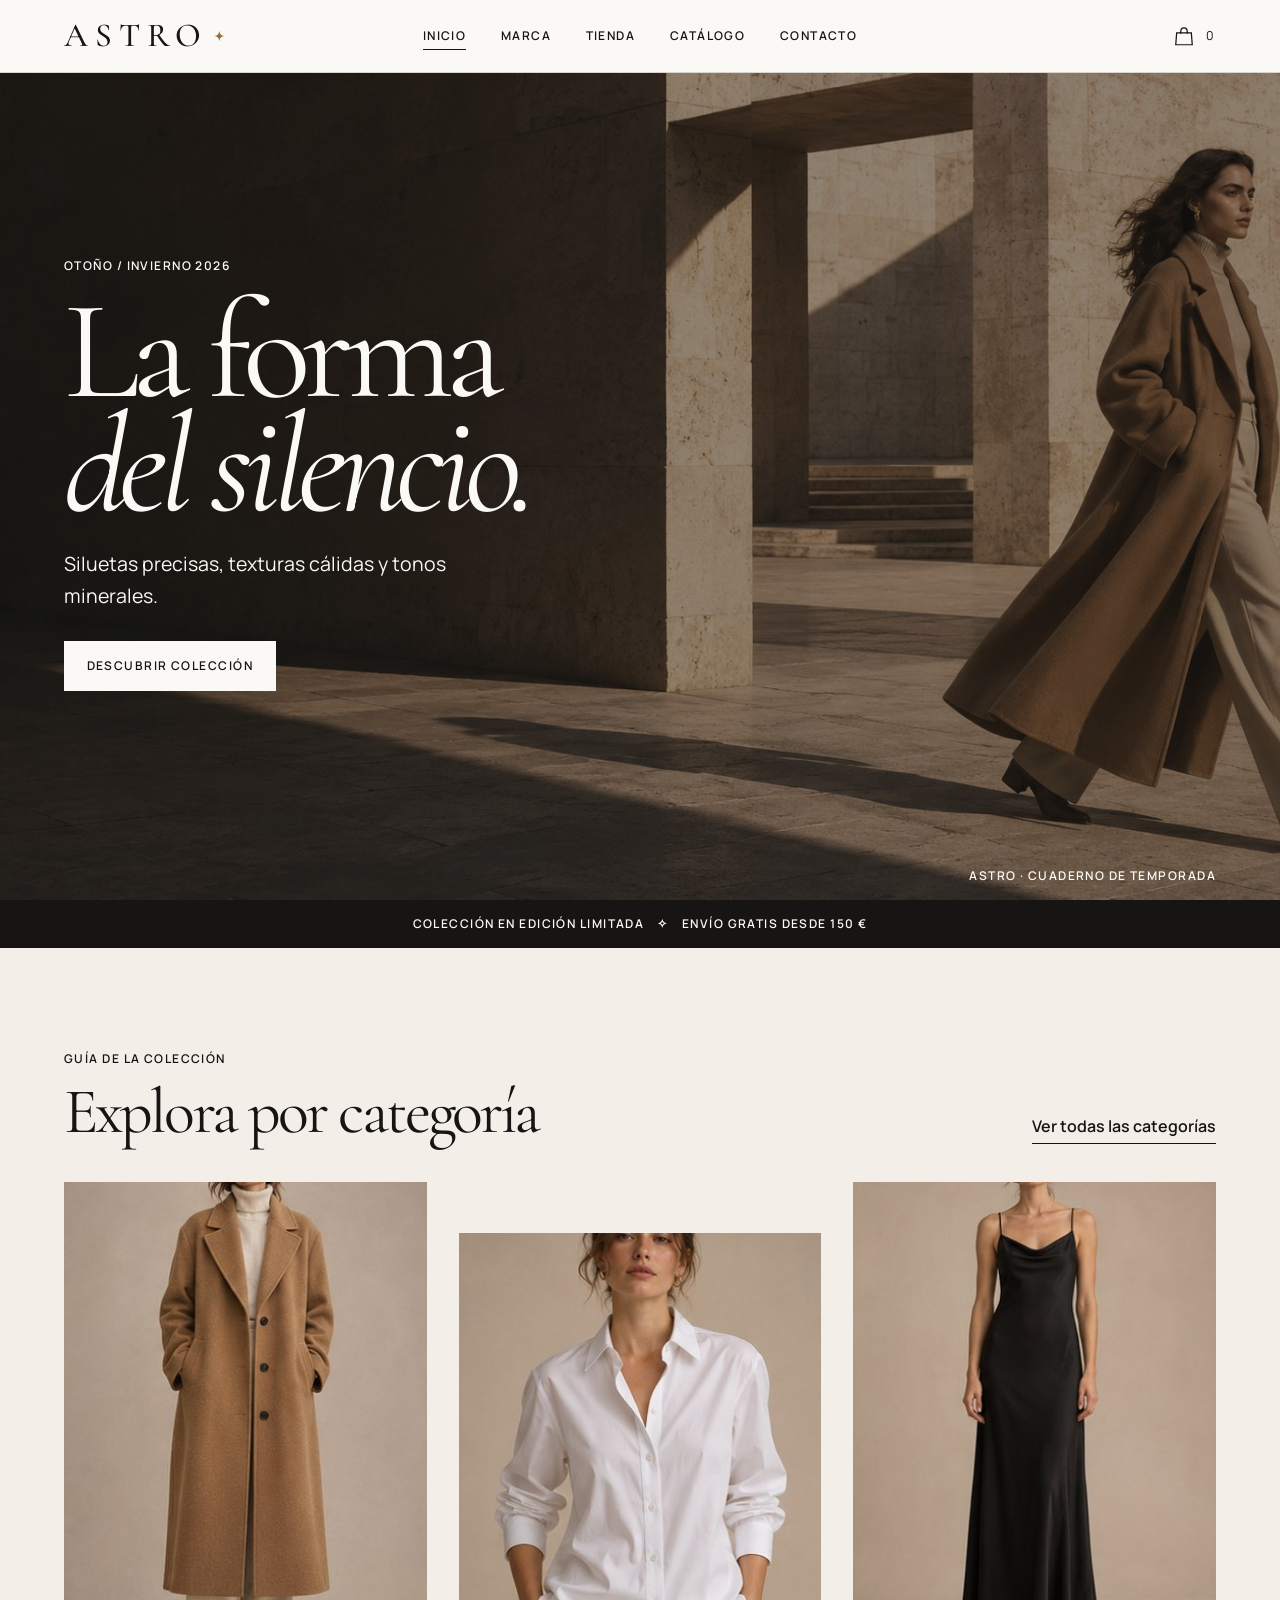
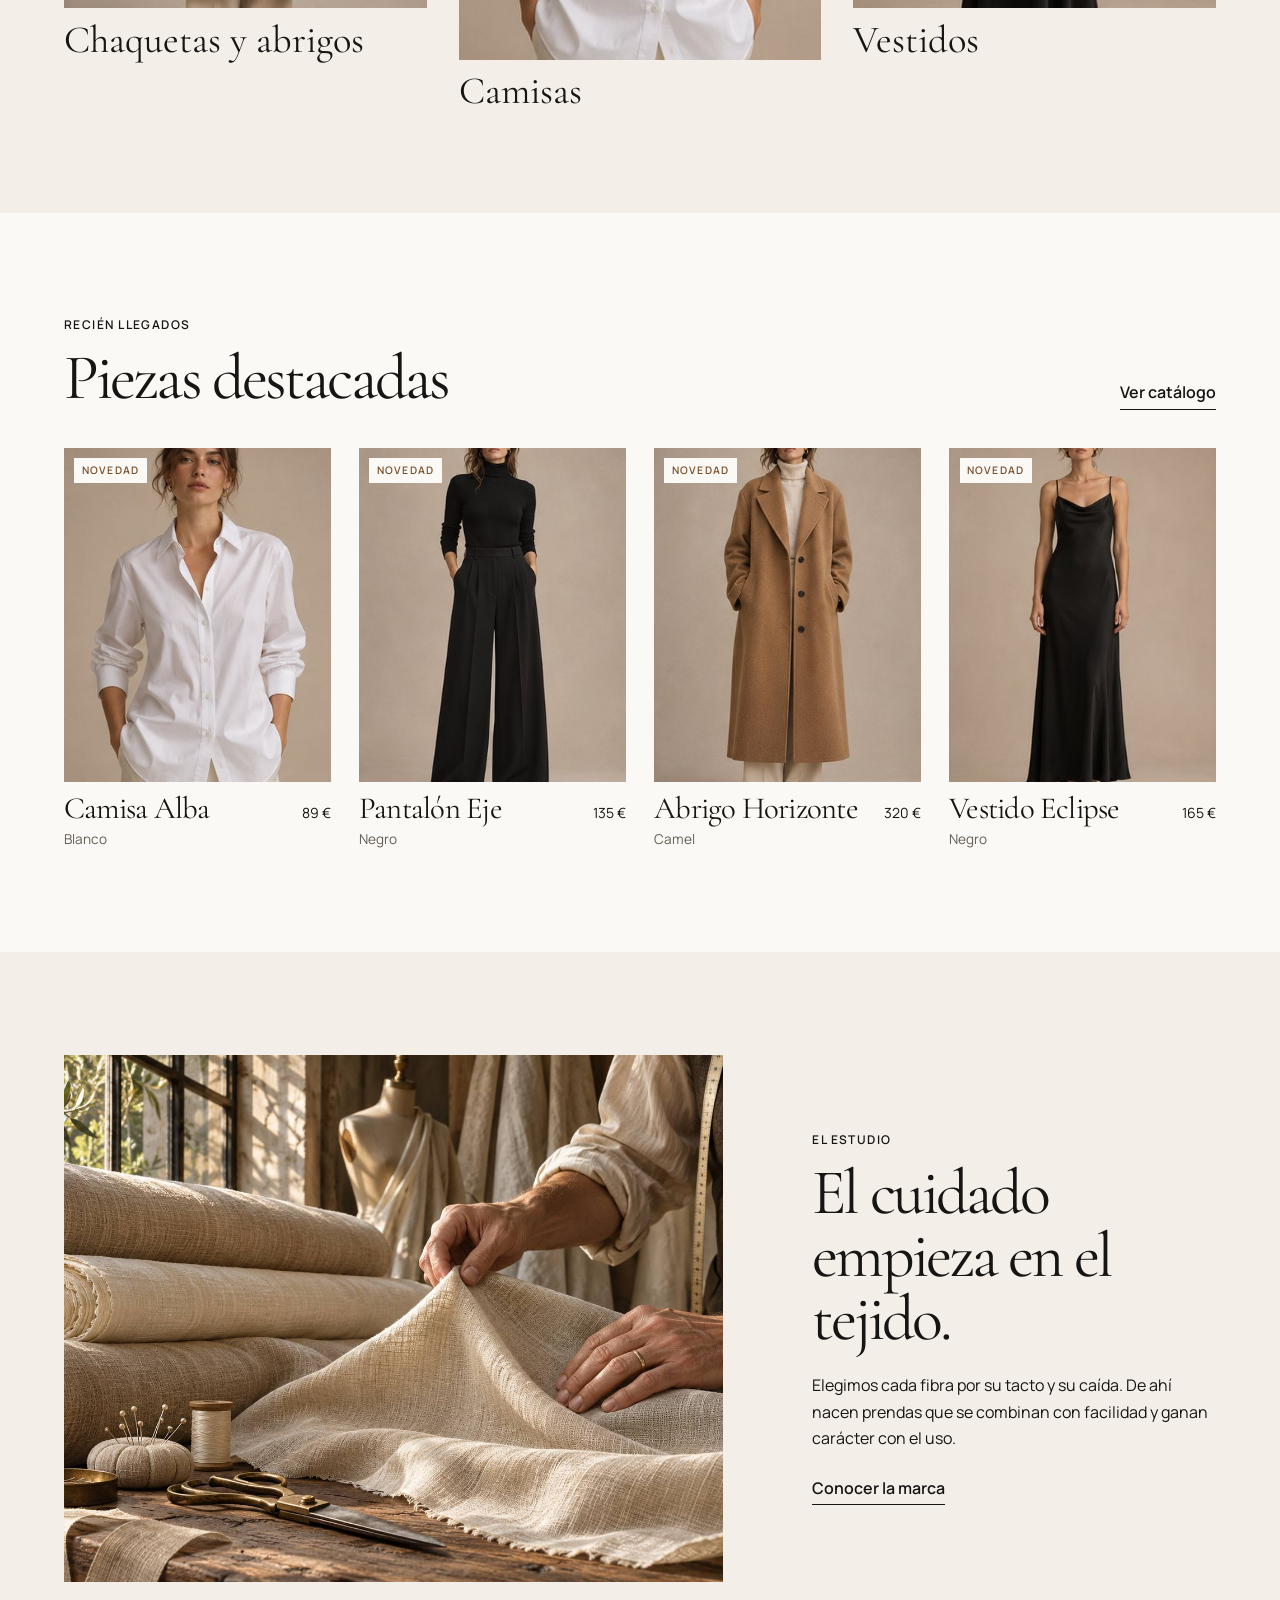
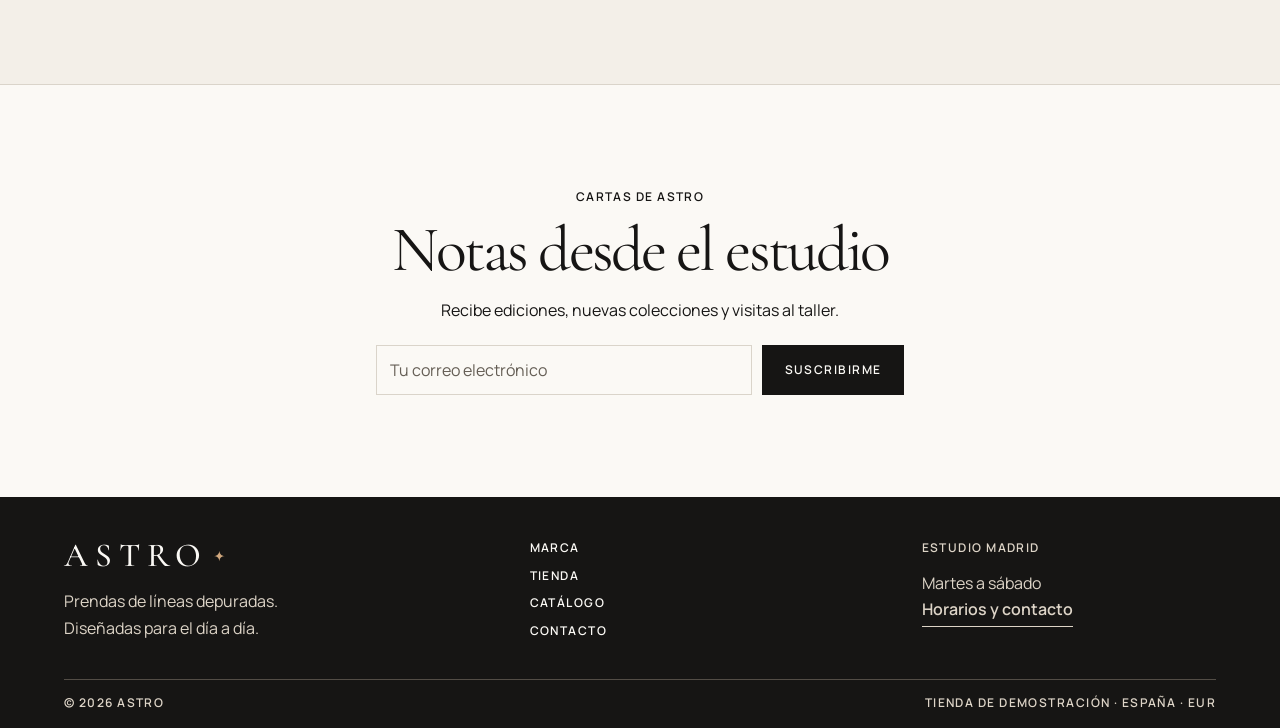
==== index.html @ d4039e8b "Primera versión del sitio ASTRO" ====
<!doctype html>
<html lang="es">
<head>
  <meta charset="utf-8">
  <meta name="viewport" content="width=device-width, initial-scale=1">
  <meta name="description" content="ASTRO, colección de prendas y accesorios de líneas depuradas.">
  <title>Inicio | ASTRO</title>
  <link rel="stylesheet" href="css/styles.css">
  <script defer src="js/products.js"></script>
  <script defer src="js/cart.js"></script>
  <script defer src="js/main.js"></script>
</head>
<body data-page="inicio">
  <a class="skip" href="#principal">Saltar al contenido</a>
  <header class="header" id="cabecera"></header>
  <main id="principal" tabindex="-1">
    <section class="hero">
      <img src="assets/img/hero.jpg" alt="Modelo con abrigo camel entre muros de piedra al sol" fetchpriority="high">
      <div class="hero-content wrap">
        <p class="label">Otoño / Invierno 2026</p>
        <h1>La forma<br><em>del silencio.</em></h1>
        <p>Siluetas precisas, texturas cálidas y tonos minerales.</p>
        <a class="button light" href="shop.html#coleccion">Descubrir colección</a>
      </div>
      <span class="hero-caption label">ASTRO · Cuaderno de temporada</span>
    </section>
    <div class="strip label">Colección en edición limitada <span aria-hidden="true">✧</span> Envío gratis desde 150 €</div>
    <section class="wrap section">
      <div class="section-head"><div><p class="label">Guía de la colección</p><h2>Explora por categoría</h2></div><a class="under" href="shop.html">Ver todas las categorías</a></div>
      <div class="category-grid home-categories" id="categorias"></div>
    </section>
    <section class="section paper"><div class="wrap">
      <div class="section-head"><div><p class="label">Recién llegados</p><h2>Piezas destacadas</h2></div><a class="under" href="catalogo.html">Ver catálogo</a></div>
      <div class="product-grid" id="destacados"></div>
    </div></section>
    <section class="wrap split section">
      <div class="frame"><img src="assets/img/atelier.jpg" alt="Manos junto a tejidos de lino en la mesa del taller" loading="lazy" decoding="async"></div>
      <div class="split-copy"><p class="label">El estudio</p><h2>El cuidado empieza en el tejido.</h2><p>Elegimos cada fibra por su tacto y su caída. De ahí nacen prendas que se combinan con facilidad y ganan carácter con el uso.</p><a class="under" href="marca.html">Conocer la marca</a></div>
    </section>
    <section class="newsletter paper section"><div class="wrap">
      <p class="label">Cartas de ASTRO</p><h2>Notas desde el estudio</h2><p>Recibe ediciones, nuevas colecciones y visitas al taller.</p>
      <form class="inline-form demo-form" data-success="Gracias. Has completado la suscripción de demostración."><label class="sr" for="boletin">Correo electrónico</label><input id="boletin" type="email" placeholder="Tu correo electrónico" required><button class="button">Suscribirme</button><p role="status" class="form-status"></p></form>
    </div></section>
  </main>
  <footer class="footer" id="pie"></footer>
</body>
</html>
---- css/styles.css ----
@import url('https://fonts.googleapis.com/css2?family=Cormorant+Garamond:ital,wght@0,300;0,400;0,500;1,400;1,500&family=Manrope:wght@400;500;600&display=swap');

:root {
  --bone: #F3EFE8;
  --paper: #FBF9F5;
  --ink: #161514;
  --stone: #8A847B;
  --line: #DAD4CA;
  --bronze: #9C6B3C;
  --muted: #655e55;
  --accent-text: #77502d;
  --serif: "Cormorant Garamond", Georgia, serif;
  --sans: "Manrope", Arial, sans-serif;
  --gutter: clamp(1.125rem, 5vw, 5.5rem);
  --header: 4.5rem;
}

*, *::before, *::after { box-sizing: border-box; }
[hidden] { display: none !important; }

html { scroll-padding-top: calc(var(--header) + 1rem); }
body {
  margin: 0;
  min-height: 100vh;
  display: flex;
  flex-direction: column;
  padding-top: var(--header);
  background: var(--bone);
  color: var(--ink);
  font: 400 1rem/1.65 var(--sans);
}
main { flex: 1; min-width: 0; }
main:focus { outline: none; }
img { display: block; width: 100%; }
svg { display: block; }
a { color: inherit; text-decoration: none; }
button, input, select, textarea { font: inherit; color: inherit; border-radius: 0; }
button { cursor: pointer; }
:focus-visible { outline: 2px solid var(--accent-text); outline-offset: 4px; }
h1, h2, h3, blockquote { margin: 0; font-family: var(--serif); font-weight: 400; line-height: .98; }
h1 { font-size: clamp(3.6rem, 8vw, 8.2rem); letter-spacing: -.055em; }
h2 { font-size: clamp(2.6rem, 5vw, 5.1rem); letter-spacing: -.045em; }
h3 { font-size: clamp(1.5rem, 2.4vw, 2.25rem); letter-spacing: -.025em; }
p { margin: 0 0 1rem; }
figure { margin: 0; }
address { font-style: normal; margin-bottom: 1rem; }

.wrap { width: min(100% - 2 * var(--gutter), 86rem); margin-inline: auto; }
.narrow { max-width: 50rem; }
.section { padding-block: clamp(3.4rem, 8vw, 8rem); }
.compact-top { padding-top: 0; }
.paper { background: var(--paper); }
.muted { color: var(--muted); }
.centered { text-align: center; }
.label, label, .button {
  font: 600 .75rem/1.45 var(--sans);
  text-transform: uppercase;
  letter-spacing: .12em;
}
.label { margin-bottom: .85rem; }
.skip, .sr {
  position: absolute;
  width: 1px;
  height: 1px;
  overflow: hidden;
  clip-path: inset(50%);
  white-space: nowrap;
}
.skip:focus { z-index: 20; top: .65rem; left: .65rem; width: auto; height: auto; clip-path: none; padding: .8rem; background: var(--paper); }
.under {
  width: fit-content;
  display: inline-block;
  padding: 0 0 .2rem;
  border: 0;
  border-bottom: 1px solid currentColor;
  background: transparent;
  font-weight: 600;
  transition: color .2s, border-color .2s;
}
.under:hover { color: var(--accent-text); border-color: var(--bronze); }
.button {
  display: inline-flex;
  align-items: center;
  justify-content: center;
  min-height: 3.1rem;
  padding: .75rem 1.35rem;
  border: 1px solid var(--ink);
  background: var(--ink);
  color: var(--paper);
  text-align: center;
  transition: background .2s, color .2s, border-color .2s;
}
.button:hover { background: #39322c; border-color: #39322c; }
.button.outline { background: transparent; color: var(--ink); }
.button.outline:hover { background: var(--ink); color: var(--paper); }
.button.light { background: var(--paper); color: var(--ink); border-color: var(--paper); }
.button.light:hover { background: var(--bone); border-color: var(--bone); }
.button.light:focus-visible { outline-color: var(--paper); }

.header {
  position: fixed;
  z-index: 10;
  inset: 0 0 auto;
  background: var(--paper);
  border-bottom: 1px solid var(--line);
}
.header-inner {
  width: min(100% - 2 * var(--gutter), 86rem);
  margin: auto;
  height: var(--header);
  display: grid;
  grid-template-columns: 1fr auto 1fr;
  align-items: center;
}
.logo { display: inline-flex; align-items: center; gap: .38rem; width: fit-content; font: 500 2.1rem/1 var(--serif); letter-spacing: .21em; }
.logo svg { width: .67rem; color: var(--bronze); }
.nav { display: flex; align-items: center; gap: clamp(1.05rem, 2.7vw, 2.85rem); margin: 0; }
.nav a, .footer-nav a { position: relative; width: fit-content; }
.nav a::after, .footer-nav a::after {
  position: absolute;
  inset: auto 0 -.35rem;
  height: 1px;
  background: currentColor;
  content: "";
  transform: scaleX(0);
  transform-origin: left;
  transition: transform .22s ease;
}
.nav a:hover::after, .nav a[aria-current="page"]::after, .footer-nav a:hover::after { transform: scaleX(1); }
.bag-link { justify-self: end; display: inline-flex; align-items: center; gap: .5rem; min-height: 44px; min-width: 44px; justify-content: end; }
.bag-link span { font-size: .77rem; min-width: .8rem; text-align: center; }
.menu-button { display: none; }

.hero { min-height: calc(100vh - var(--header)); min-height: calc(100svh - var(--header)); position: relative; display: grid; align-items: center; isolation: isolate; color: var(--paper); }
.hero > img { position: absolute; inset: 0; height: 100%; object-fit: cover; object-position: center 47%; z-index: -2; }
.hero::after { position: absolute; z-index: -1; inset: 0; background: rgb(22 21 20 / 45%); content: ""; }
.hero-content { padding-block: 4.5rem 6rem; }
.hero h1 { font-size: clamp(5rem, 11vw, 10.25rem); line-height: .81; margin: 1.2rem 0 1.65rem; }
.hero h1 em { font-weight: 400; }
.hero-content > p:not(.label) { max-width: 28rem; font-size: clamp(1rem, 1.55vw, 1.22rem); }
.hero-content .button { margin-top: .8rem; }
.hero-caption { position: absolute; bottom: 1rem; right: var(--gutter); margin: 0; }
.strip { padding: .95rem var(--gutter); margin: 0; text-align: center; background: var(--ink); color: var(--paper); }
.strip span { display: inline-block; margin-inline: .6rem; }
.section-head { display: flex; align-items: end; justify-content: space-between; gap: 1rem 2rem; margin-bottom: clamp(1.55rem, 3vw, 2.8rem); }
.section-head .under { flex-shrink: 0; }
.frame { position: relative; overflow: hidden; background: #e8e0d4; }
.frame img { height: 100%; object-fit: cover; transition: transform .55s ease; }
a:hover .frame img, a.frame:hover img { transform: scale(1.035); }
.category-grid { display: grid; grid-template-columns: repeat(3, minmax(0, 1fr)); gap: clamp(1.1rem, 2.5vw, 2.4rem); align-items: start; }
.category-grid .frame { aspect-ratio: 4 / 4.7; }
.category-card:nth-child(3n+2) { margin-top: clamp(1rem, 4vw, 4rem); }
.category-title { display: block; padding-top: .7rem; font: 400 clamp(1.55rem, 3vw, 2.65rem)/1.05 var(--serif); }
.product-grid { display: grid; grid-template-columns: repeat(4, minmax(0, 1fr)); gap: clamp(.8rem, 2.2vw, 2rem); row-gap: 2.3rem; }
.product-photo { aspect-ratio: 4 / 5; }
.tag { position: absolute; top: .65rem; left: .65rem; background: var(--paper); color: var(--accent-text); padding: .3rem .45rem; margin: 0; font-size: .65rem; }
.card-meta { display: flex; align-items: baseline; justify-content: space-between; flex-wrap: wrap; gap: .25rem .65rem; margin-top: .75rem; }
.card-meta span { white-space: nowrap; font-size: .875rem; }
.card-color { margin: .25rem 0 0; font-size: .85rem; }
.split { display: grid; grid-template-columns: minmax(0, 1.24fr) minmax(0, .76fr); align-items: center; gap: clamp(1.5rem, 7vw, 8rem); }
.split .frame { aspect-ratio: 5 / 4; }
.split-copy h2 { margin-bottom: 1.35rem; }
.split-copy .under, .split-copy .button { margin-top: .45rem; }
.newsletter { text-align: center; border-top: 1px solid var(--line); }
.newsletter h2 { margin-bottom: 1rem; }
.inline-form { display: grid; grid-template-columns: 1fr auto; gap: .65rem; max-width: 33rem; margin: 1.35rem auto 0; }
.inline-form .form-status { grid-column: 1 / -1; }
.form-status { margin: 0; color: var(--accent-text); }
.form-status:empty { display: none; }

.intro { padding-block: clamp(3rem, 7vw, 7rem) clamp(2.5rem, 5vw, 4.8rem); }
.intro > p:not(.label) { max-width: 41rem; margin: 1.1rem 0 0; }
.values { display: grid; grid-template-columns: repeat(4, 1fr); gap: 1.6rem; margin-top: 2rem; }
.values article { border-top: 1px solid var(--line); padding-top: 1.25rem; }
.values h3 { margin-bottom: .75rem; }
.quote { text-align: center; padding: clamp(3rem, 8vw, 7rem) var(--gutter); }
.quote blockquote { max-width: 55rem; margin: auto; font-size: clamp(2.3rem, 5.2vw, 5.2rem); font-style: italic; }
.quote figcaption { margin: 1.5rem 0 0; }
.editorial-grid { display: grid; grid-template-columns: 1.3fr 1fr .85fr; align-items: start; gap: 1rem; margin-top: 1.6rem; }
.editorial-grid .frame { aspect-ratio: 5 / 4; }
.editorial-grid .frame:nth-child(2) { margin-top: 2rem; }

input:not([type="checkbox"]):not([type="radio"]), select, textarea {
  display: block;
  width: 100%;
  min-height: 3.05rem;
  padding: .65rem .8rem;
  border: 1px solid var(--line);
  background-color: var(--paper);
  font: 400 1rem/1.4 var(--sans);
  text-transform: none;
  letter-spacing: normal;
}
input::placeholder, textarea::placeholder { color: var(--muted); opacity: 1; }
select { appearance: none; padding-right: 1.9rem; background-image: url("data:image/svg+xml,%3Csvg xmlns='http://www.w3.org/2000/svg' width='12' height='8' viewBox='0 0 12 8'%3E%3Cpath d='m1 1 5 5 5-5' fill='none' stroke='%23161514'/%3E%3C/svg%3E"); background-position: right .65rem center; background-repeat: no-repeat; }
textarea { resize: vertical; }
label { display: block; }
label > :is(input, select, textarea):not([type="radio"]):not([type="checkbox"]) { margin-top: .4rem; }
.filters { display: grid; grid-template-columns: repeat(4, minmax(0, 1fr)) auto; gap: .8rem; align-items: end; }
.results { color: var(--muted); margin: 1.6rem 0 1rem; }
.empty-grid { grid-column: 1 / -1; padding-block: 2rem; }
.stack { display: grid; align-items: start; gap: 1rem; }
.stack > .button { justify-self: start; }
.breadcrumbs { display: flex; flex-wrap: wrap; gap: .65rem; color: var(--muted); margin-bottom: 1.25rem; font-size: .9rem; }
.breadcrumbs a:hover { text-decoration: underline; }

.product-layout { display: grid; grid-template-columns: minmax(0, 1.17fr) minmax(0, .83fr); gap: clamp(1.5rem, 6vw, 6rem); }
.gallery-main { aspect-ratio: 4 / 4.65; }
.gallery-main img { object-position: center; }
.thumbs { display: flex; gap: .65rem; margin-top: .65rem; }
.thumbs button { width: 4.6rem; aspect-ratio: 4 / 5; border: 1px solid transparent; background: transparent; padding: .15rem; }
.thumbs button[aria-pressed="true"] { border-color: var(--ink); }
.thumbs img { height: 100%; object-fit: cover; }
.product-copy { align-self: center; }
.product-copy h1 { font-size: clamp(3rem, 6vw, 6rem); }
.product-price { margin-top: .9rem; font-size: 1.2rem; }
.product-copy form { margin: 1.55rem 0; }
.variant-grid { display: grid; grid-template-columns: repeat(2, minmax(0, 1fr)); gap: .8rem; }
.purchase { display: grid; grid-template-columns: 6rem minmax(0, 1fr); gap: .75rem; align-items: end; }
details { border-top: 1px solid var(--line); }
details:last-child { border-bottom: 1px solid var(--line); }
summary { padding-block: .85rem; font-weight: 600; cursor: pointer; }
details p { margin-bottom: 1rem; color: var(--muted); }
.related { margin-top: clamp(3rem, 7vw, 7rem); }
.related-grid { grid-template-columns: repeat(3, minmax(0, 1fr)); }

.empty { text-align: center; padding: clamp(2rem, 8vw, 7rem) 0; }
.empty h1 { font-size: clamp(3rem, 6vw, 6rem); }
.empty p { margin: 1.1rem auto; max-width: 33rem; }
.empty-star svg { width: 1.5rem; height: 1.5rem; color: var(--bronze); margin-inline: auto; }
.commerce-grid { display: grid; grid-template-columns: minmax(0, 1.5fr) minmax(0, 1fr); gap: clamp(1.25rem, 5vw, 5rem); align-items: start; }
.summary { background: var(--paper); border: 1px solid var(--line); padding: clamp(1.2rem, 3vw, 2.25rem); min-width: 0; }
.summary h2 { font-size: clamp(2rem, 3.4vw, 3.2rem); margin-bottom: 1.1rem; }
.summary .button { width: 100%; margin-bottom: .8rem; }
.totals { margin: 0 0 .75rem; }
.totals > div { display: flex; justify-content: space-between; gap: 1rem; padding: .45rem 0; }
.totals dd { margin: 0; white-space: nowrap; }
.totals .total { border-top: 1px solid var(--line); margin-top: .4rem; padding-top: .85rem; font-weight: 600; }
.cart-line { display: grid; grid-template-columns: clamp(5rem, 13vw, 9rem) minmax(0, 1fr) auto; align-items: start; gap: clamp(.65rem, 2vw, 1.3rem); padding: 1rem 0; border-top: 1px solid var(--line); }
.cart-line:last-child { border-bottom: 1px solid var(--line); }
.cart-image { aspect-ratio: 4 / 5; }
.cart-line h2 { font-size: clamp(1.65rem, 3vw, 2.5rem); }
.cart-line strong { font-size: .9rem; white-space: nowrap; }
.line-info p { margin: .35rem 0 .65rem; color: var(--muted); font-size: .85rem; }
.line-info input[type="number"] { width: 4.7rem; min-height: 2.45rem; padding: .45rem; }
.remove { margin-top: .65rem; font-size: .8rem; }
.checkout-form { gap: 1.65rem; }
fieldset { min-width: 0; margin: 0; border: 1px solid var(--line); padding: 1.4rem 1.25rem 1.25rem; }
/* Legend dentro del recuadro (float evita que corte el borde superior) */
legend { float: left; width: 100%; padding: 0; margin-bottom: 1rem; font: 400 2rem/1 var(--serif); }
legend + * { clear: both; }
fieldset > label, fieldset > .variant-grid { margin-bottom: .9rem; }
fieldset > :last-child { margin-bottom: 0; }
.choice { display: flex; align-items: start; gap: .65rem; font: 400 .95rem/1.5 var(--sans); text-transform: none; letter-spacing: 0; }
.choice input { margin: .25rem 0 0; accent-color: var(--ink); }
.notice { border-left: 2px solid var(--bronze); padding: .65rem .8rem; background: var(--paper); color: var(--accent-text); font-size: .9rem; }
.order-lines { list-style: none; padding: 0; }
.order-lines li { display: grid; grid-template-columns: 3rem minmax(0, 1fr) auto; gap: .65rem; align-items: center; padding: .65rem 0; border-bottom: 1px solid var(--line); font-size: .9rem; }
.order-lines img { aspect-ratio: 4 / 5; object-fit: cover; }
.order-lines small { display: block; color: var(--muted); }
.contact-info h2, #principal form.demo-form:not(.inline-form) { margin-bottom: 1rem; }
.contact-info h2 { font-size: clamp(2.5rem, 4.8vw, 4.5rem); }
.map svg { width: 100%; height: auto; border: 1px solid var(--line); }
.map figcaption { margin-top: .5rem; }

.footer { padding: 2.6rem 0 1rem; background: var(--ink); color: var(--paper); }
.footer-top { display: grid; grid-template-columns: 1.2fr 1fr .8fr; gap: 1.5rem; }
.footer .logo { display: flex; margin-bottom: 1rem; }
.footer .logo svg { color: #d1a87e; }
.footer p { color: #ddd4c7; }
.footer a:focus-visible { outline-color: var(--paper); }
.footer-nav { display: grid; gap: .65rem; align-content: start; }
.footer .under:hover { color: #e9bd91; }
.footer-bottom { display: flex; justify-content: space-between; flex-wrap: wrap; gap: .65rem 1.5rem; border-top: 1px solid #534d46; padding-top: .9rem; margin: 1.35rem 0 0; color: #ddd4c7; }

@media (max-width: 960px) {
  .filters { grid-template-columns: repeat(4, minmax(0, 1fr)); }
  .filters .button { grid-column: 1 / -1; justify-self: start; }
}

@media (max-width: 760px) {
  :root { --header: 4rem; }
  .header-inner { grid-template-columns: 1fr auto auto; gap: .95rem; }
  .header .logo { font-size: 1.85rem; }
  .menu-button { display: block; margin: 0; padding: .65rem .15rem; min-height: 44px; border: 0; background: transparent; }
  .nav { display: none; position: absolute; inset: 100% 0 auto; max-height: calc(100dvh - var(--header)); overflow: auto; background: var(--paper); border-bottom: 1px solid var(--line); padding: 1rem var(--gutter) 1.5rem; flex-direction: column; align-items: start; gap: .55rem; }
  .nav.open { display: flex; }
  .nav a { padding: .55rem 0; }
  .nav a::after { bottom: .25rem; }
  .hero > img { object-position: 62% center; }
  .hero-caption { left: var(--gutter); right: auto; font-size: .68rem; }
  .section-head { align-items: start; flex-direction: column; }
  .category-grid { grid-template-columns: repeat(2, minmax(0, 1fr)); }
  .category-card:nth-child(3n+2) { margin-top: 0; }
  .category-card:nth-child(even) { margin-top: 1.35rem; }
  .home-categories .category-card:last-child { grid-column: 1 / -1; }
  .home-categories .category-card:last-child .frame { aspect-ratio: 5 / 3.6; }
  .home-categories .category-card:last-child img { object-position: center 28%; }
  .product-grid, .related-grid { grid-template-columns: repeat(2, minmax(0, 1fr)); }
  .split, .product-layout, .commerce-grid { grid-template-columns: minmax(0, 1fr); }
  .values { grid-template-columns: repeat(2, minmax(0, 1fr)); }
  .editorial-grid { grid-template-columns: 1fr 1fr; }
  .editorial-grid .frame:first-child { grid-column: 1 / -1; aspect-ratio: 2 / 1; }
  .editorial-grid .frame:nth-child(2) { margin-top: 0; }
  .footer-top { grid-template-columns: repeat(2, minmax(0, 1fr)); }
  .footer-top > :first-child { grid-column: 1 / -1; }
}

@media (max-width: 500px) {
  .hero h1 { font-size: clamp(4.2rem, 15vw, 5.4rem); }
  .hero::after { background: rgb(22 21 20 / 53%); }
  .filters { grid-template-columns: repeat(2, minmax(0, 1fr)); }
  .inline-form { grid-template-columns: 1fr; }
  .strip span { margin-inline: .25rem; }
  .purchase { grid-template-columns: 5rem minmax(0, 1fr); }
  .purchase .button { padding-inline: .5rem; }
}

@media (prefers-reduced-motion: reduce) {
  *, *::before, *::after { transition: none !important; }
}
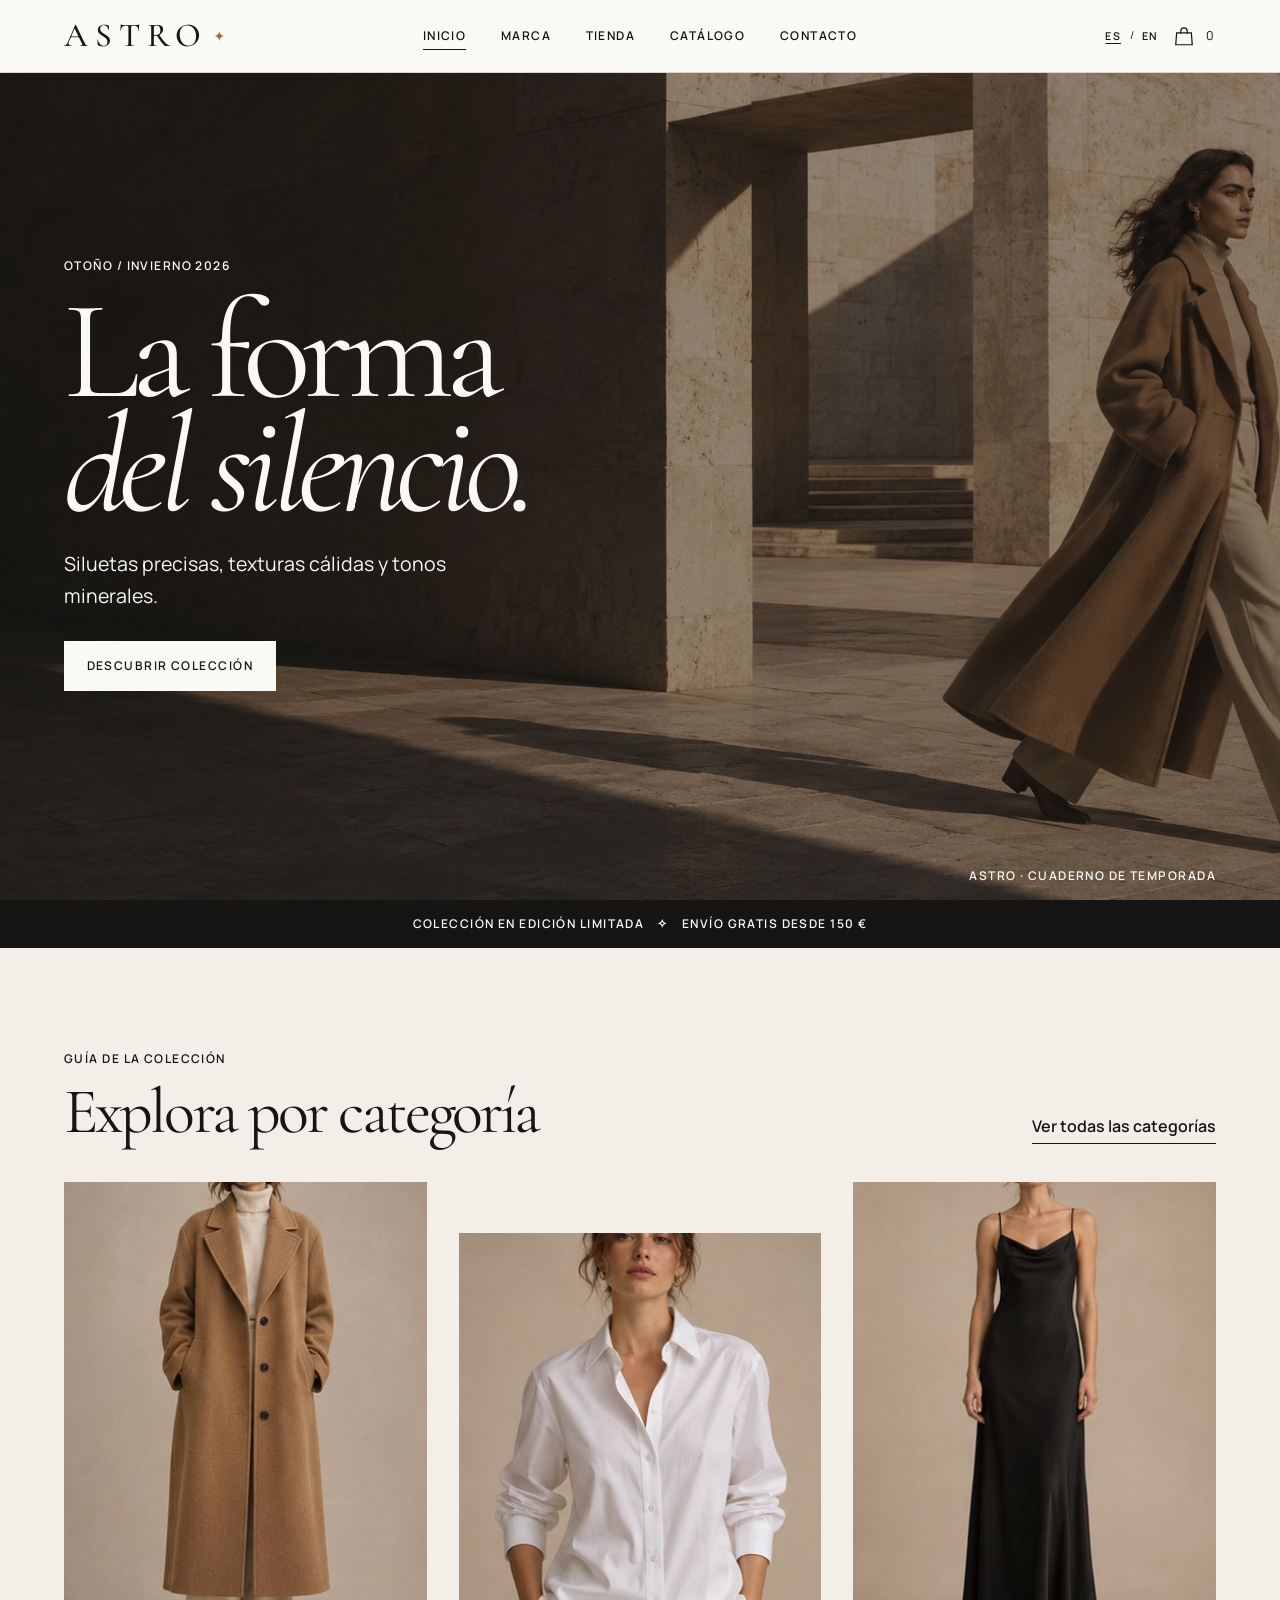
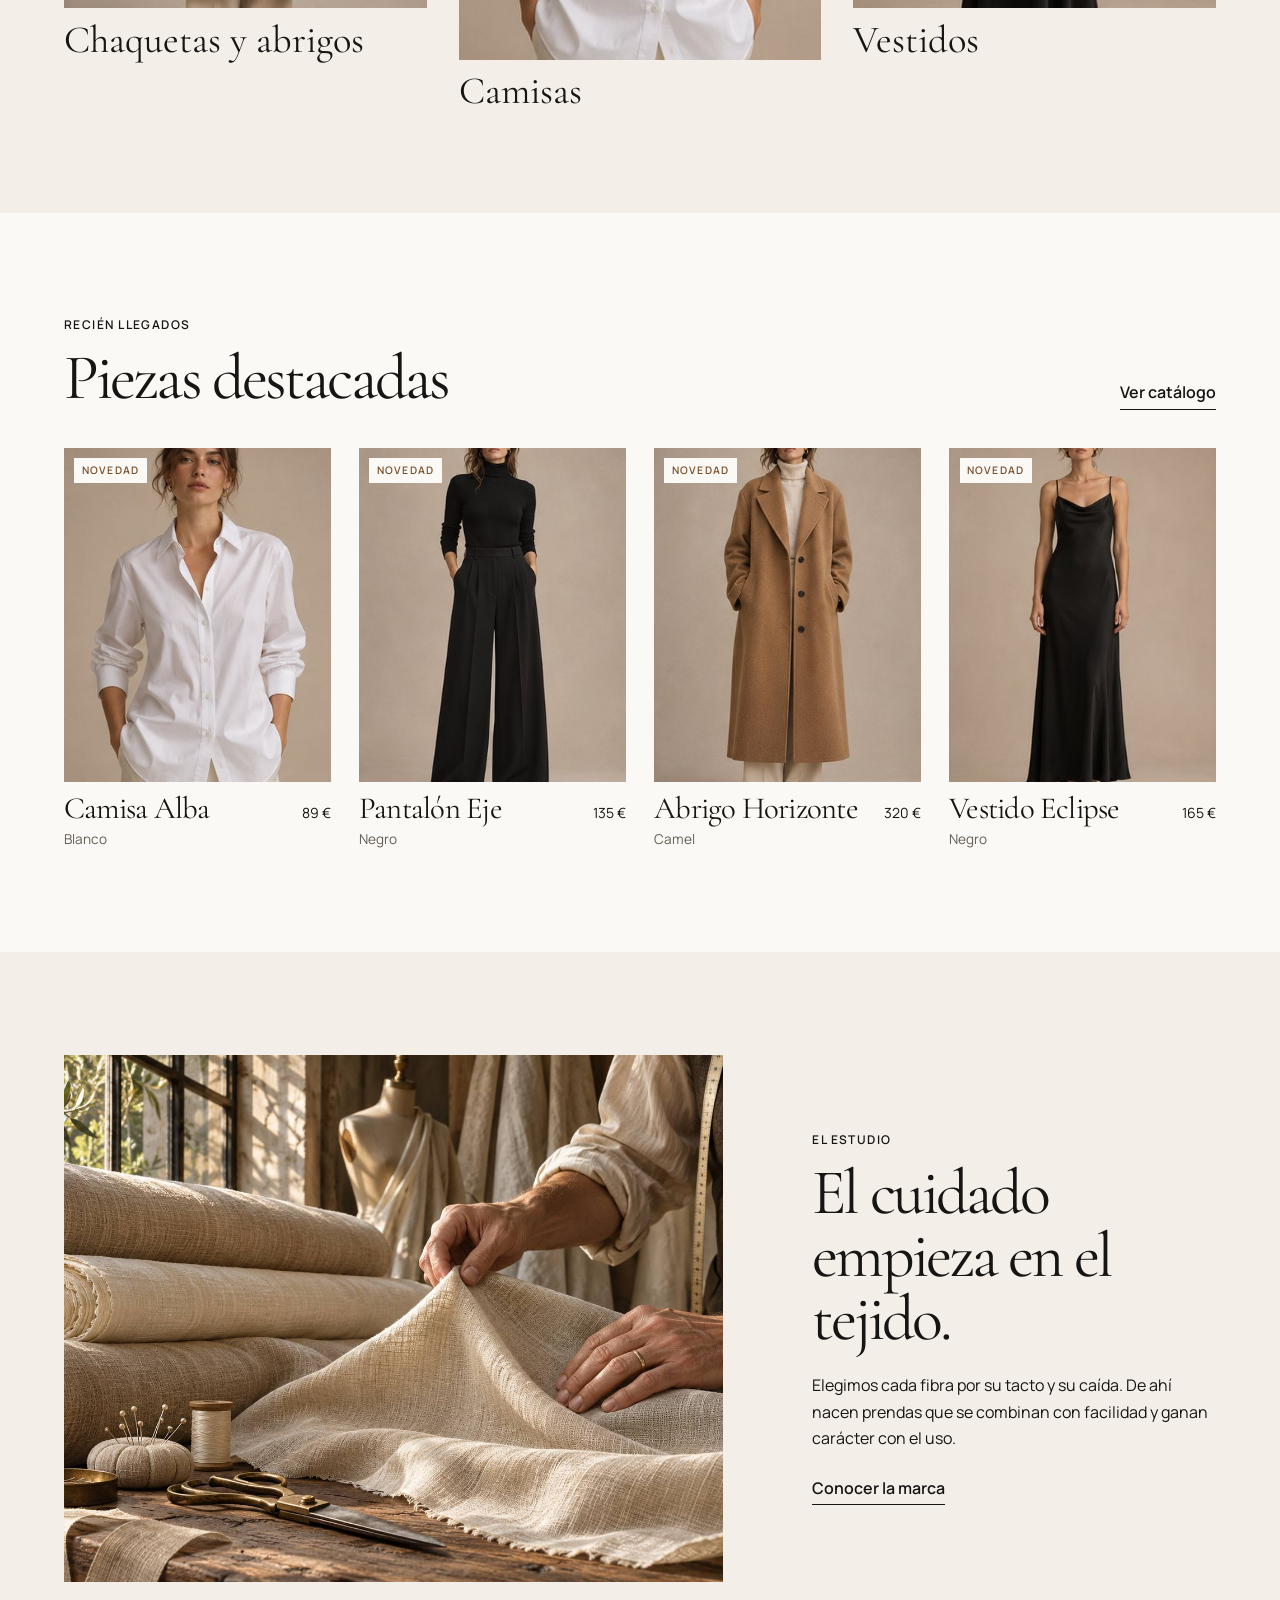
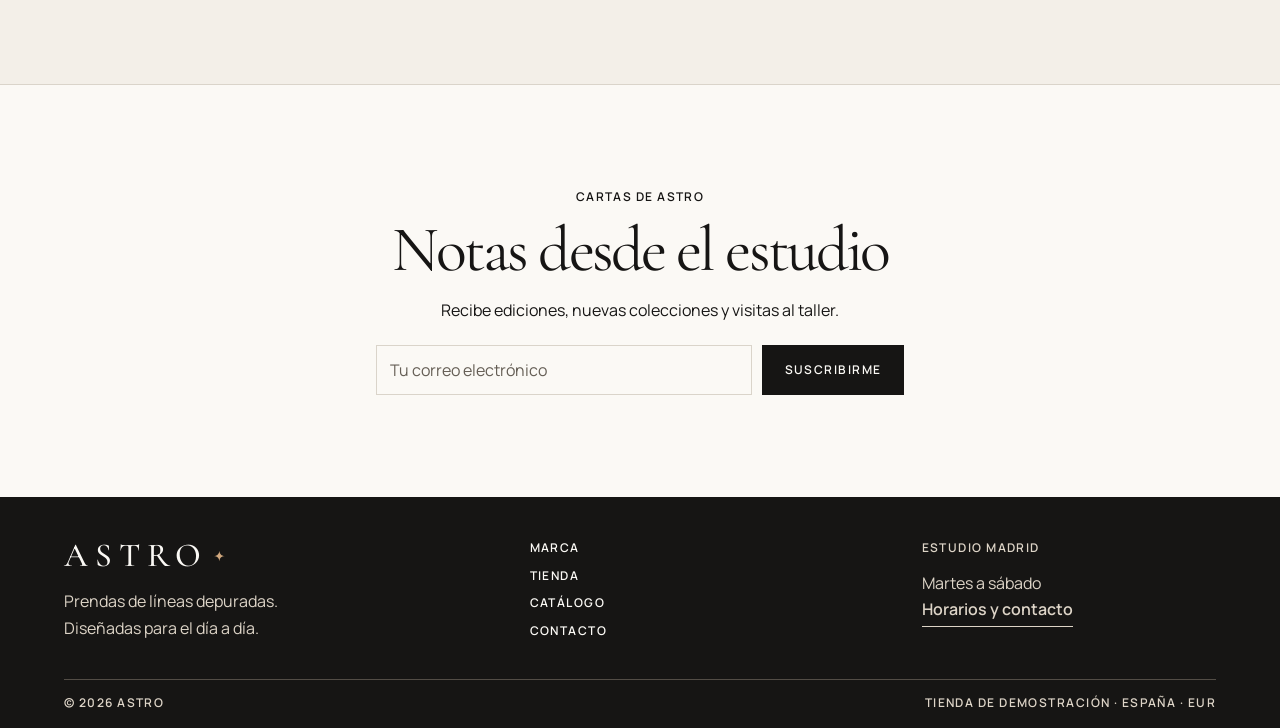
==== commit a987a9c9: "Añadir selector de idioma ES/EN Co-Authored-By: Claude Opus 5.5 <noreply@anthropic.com>" ====
--- a/index.html
+++ b/index.html
@@ -3,43 +3,44 @@
 <head>
   <meta charset="utf-8">
   <meta name="viewport" content="width=device-width, initial-scale=1">
-  <meta name="description" content="ASTRO, colección de prendas y accesorios de líneas depuradas.">
-  <title>Inicio | ASTRO</title>
+  <meta name="description" content="ASTRO, colección de prendas y accesorios de líneas depuradas." data-i18n-content="metaDescription">
+  <title data-i18n="titleHome">Inicio | ASTRO</title>
   <link rel="stylesheet" href="css/styles.css">
   <script defer src="js/products.js"></script>
+  <script defer src="js/i18n.js"></script>
   <script defer src="js/cart.js"></script>
   <script defer src="js/main.js"></script>
 </head>
 <body data-page="inicio">
-  <a class="skip" href="#principal">Saltar al contenido</a>
+  <a class="skip" href="#principal" data-i18n="skip">Saltar al contenido</a>
   <header class="header" id="cabecera"></header>
   <main id="principal" tabindex="-1">
     <section class="hero">
-      <img src="assets/img/hero.jpg" alt="Modelo con abrigo camel entre muros de piedra al sol" fetchpriority="high">
+      <img src="assets/img/hero.jpg" alt="Modelo con abrigo camel entre muros de piedra al sol" fetchpriority="high" data-i18n-alt="heroAlt">
       <div class="hero-content wrap">
-        <p class="label">Otoño / Invierno 2026</p>
-        <h1>La forma<br><em>del silencio.</em></h1>
-        <p>Siluetas precisas, texturas cálidas y tonos minerales.</p>
-        <a class="button light" href="shop.html#coleccion">Descubrir colección</a>
+        <p class="label" data-i18n="season">Otoño / Invierno 2026</p>
+        <h1 data-i18n-html="heroTitle">La forma<br><em>del silencio.</em></h1>
+        <p data-i18n="heroIntro">Siluetas precisas, texturas cálidas y tonos minerales.</p>
+        <a class="button light" href="shop.html#coleccion" data-i18n="discoverCollection">Descubrir colección</a>
       </div>
-      <span class="hero-caption label">ASTRO · Cuaderno de temporada</span>
+      <span class="hero-caption label" data-i18n="heroCaption">ASTRO · Cuaderno de temporada</span>
     </section>
-    <div class="strip label">Colección en edición limitada <span aria-hidden="true">✧</span> Envío gratis desde 150 €</div>
+    <div class="strip label" data-i18n-html="limitedStrip">Colección en edición limitada <span aria-hidden="true">✧</span> Envío gratis desde 150 €</div>
     <section class="wrap section">
-      <div class="section-head"><div><p class="label">Guía de la colección</p><h2>Explora por categoría</h2></div><a class="under" href="shop.html">Ver todas las categorías</a></div>
+      <div class="section-head"><div><p class="label" data-i18n="collectionGuide">Guía de la colección</p><h2 data-i18n="browseCategories">Explora por categoría</h2></div><a class="under" href="shop.html" data-i18n="allCategories">Ver todas las categorías</a></div>
       <div class="category-grid home-categories" id="categorias"></div>
     </section>
     <section class="section paper"><div class="wrap">
-      <div class="section-head"><div><p class="label">Recién llegados</p><h2>Piezas destacadas</h2></div><a class="under" href="catalogo.html">Ver catálogo</a></div>
+      <div class="section-head"><div><p class="label" data-i18n="justIn">Recién llegados</p><h2 data-i18n="featured">Piezas destacadas</h2></div><a class="under" href="catalogo.html" data-i18n="viewCatalog">Ver catálogo</a></div>
       <div class="product-grid" id="destacados"></div>
     </div></section>
     <section class="wrap split section">
-      <div class="frame"><img src="assets/img/atelier.jpg" alt="Manos junto a tejidos de lino en la mesa del taller" loading="lazy" decoding="async"></div>
-      <div class="split-copy"><p class="label">El estudio</p><h2>El cuidado empieza en el tejido.</h2><p>Elegimos cada fibra por su tacto y su caída. De ahí nacen prendas que se combinan con facilidad y ganan carácter con el uso.</p><a class="under" href="marca.html">Conocer la marca</a></div>
+      <div class="frame"><img src="assets/img/atelier.jpg" alt="Manos junto a tejidos de lino en la mesa del taller" loading="lazy" decoding="async" data-i18n-alt="atelierAlt"></div>
+      <div class="split-copy"><p class="label" data-i18n="studio">El estudio</p><h2 data-i18n="fabricHeading">El cuidado empieza en el tejido.</h2><p data-i18n="fabricIntro">Elegimos cada fibra por su tacto y su caída. De ahí nacen prendas que se combinan con facilidad y ganan carácter con el uso.</p><a class="under" href="marca.html" data-i18n="aboutLink">Conocer la marca</a></div>
     </section>
     <section class="newsletter paper section"><div class="wrap">
-      <p class="label">Cartas de ASTRO</p><h2>Notas desde el estudio</h2><p>Recibe ediciones, nuevas colecciones y visitas al taller.</p>
-      <form class="inline-form demo-form" data-success="Gracias. Has completado la suscripción de demostración."><label class="sr" for="boletin">Correo electrónico</label><input id="boletin" type="email" placeholder="Tu correo electrónico" required><button class="button">Suscribirme</button><p role="status" class="form-status"></p></form>
+      <p class="label" data-i18n="astroLetters">Cartas de ASTRO</p><h2 data-i18n="newsletter">Notas desde el estudio</h2><p data-i18n="newsletterIntro">Recibe ediciones, nuevas colecciones y visitas al taller.</p>
+      <form class="inline-form demo-form" data-success="Gracias. Has completado la suscripción de demostración." data-i18n-success="newsletterSuccess"><label class="sr" for="boletin" data-i18n="email">Correo electrónico</label><input id="boletin" type="email" placeholder="Tu correo electrónico" required data-i18n-placeholder="emailPlaceholder"><button class="button" data-i18n="subscribe">Suscribirme</button><p role="status" class="form-status"></p></form>
     </div></section>
   </main>
   <footer class="footer" id="pie"></footer>
--- a/css/styles.css
+++ b/css/styles.css
@@ -129,6 +129,23 @@
 .nav a:hover::after, .nav a[aria-current="page"]::after, .footer-nav a:hover::after { transform: scaleX(1); }
 .bag-link { justify-self: end; display: inline-flex; align-items: center; gap: .5rem; min-height: 44px; min-width: 44px; justify-content: end; }
 .bag-link span { font-size: .77rem; min-width: .8rem; text-align: center; }
+.header-actions { justify-self: end; display: flex; align-items: center; gap: .5rem; }
+.language-selector { display: inline-flex; align-items: center; gap: .15rem; }
+.language-selector button {
+  min-width: 28px;
+  min-height: 44px;
+  padding: 0;
+  border: 0;
+  background: transparent;
+  color: inherit;
+  font: 600 .67rem/1 var(--sans);
+  letter-spacing: .12em;
+  text-transform: uppercase;
+  cursor: pointer;
+}
+.language-selector span { font-size: .67rem; }
+.language-selector button[aria-pressed="true"] { text-decoration: underline; text-underline-offset: .3em; }
+.language-in-menu { display: none; }
 .menu-button { display: none; }
 
 .hero { min-height: calc(100vh - var(--header)); min-height: calc(100svh - var(--header)); position: relative; display: grid; align-items: center; isolation: isolate; color: var(--paper); }
@@ -285,6 +302,7 @@
   .menu-button { display: block; margin: 0; padding: .65rem .15rem; min-height: 44px; border: 0; background: transparent; }
   .nav { display: none; position: absolute; inset: 100% 0 auto; max-height: calc(100dvh - var(--header)); overflow: auto; background: var(--paper); border-bottom: 1px solid var(--line); padding: 1rem var(--gutter) 1.5rem; flex-direction: column; align-items: start; gap: .55rem; }
   .nav.open { display: flex; }
+  .language-in-menu { display: inline-flex; }
   .nav a { padding: .55rem 0; }
   .nav a::after { bottom: .25rem; }
   .hero > img { object-position: 62% center; }
